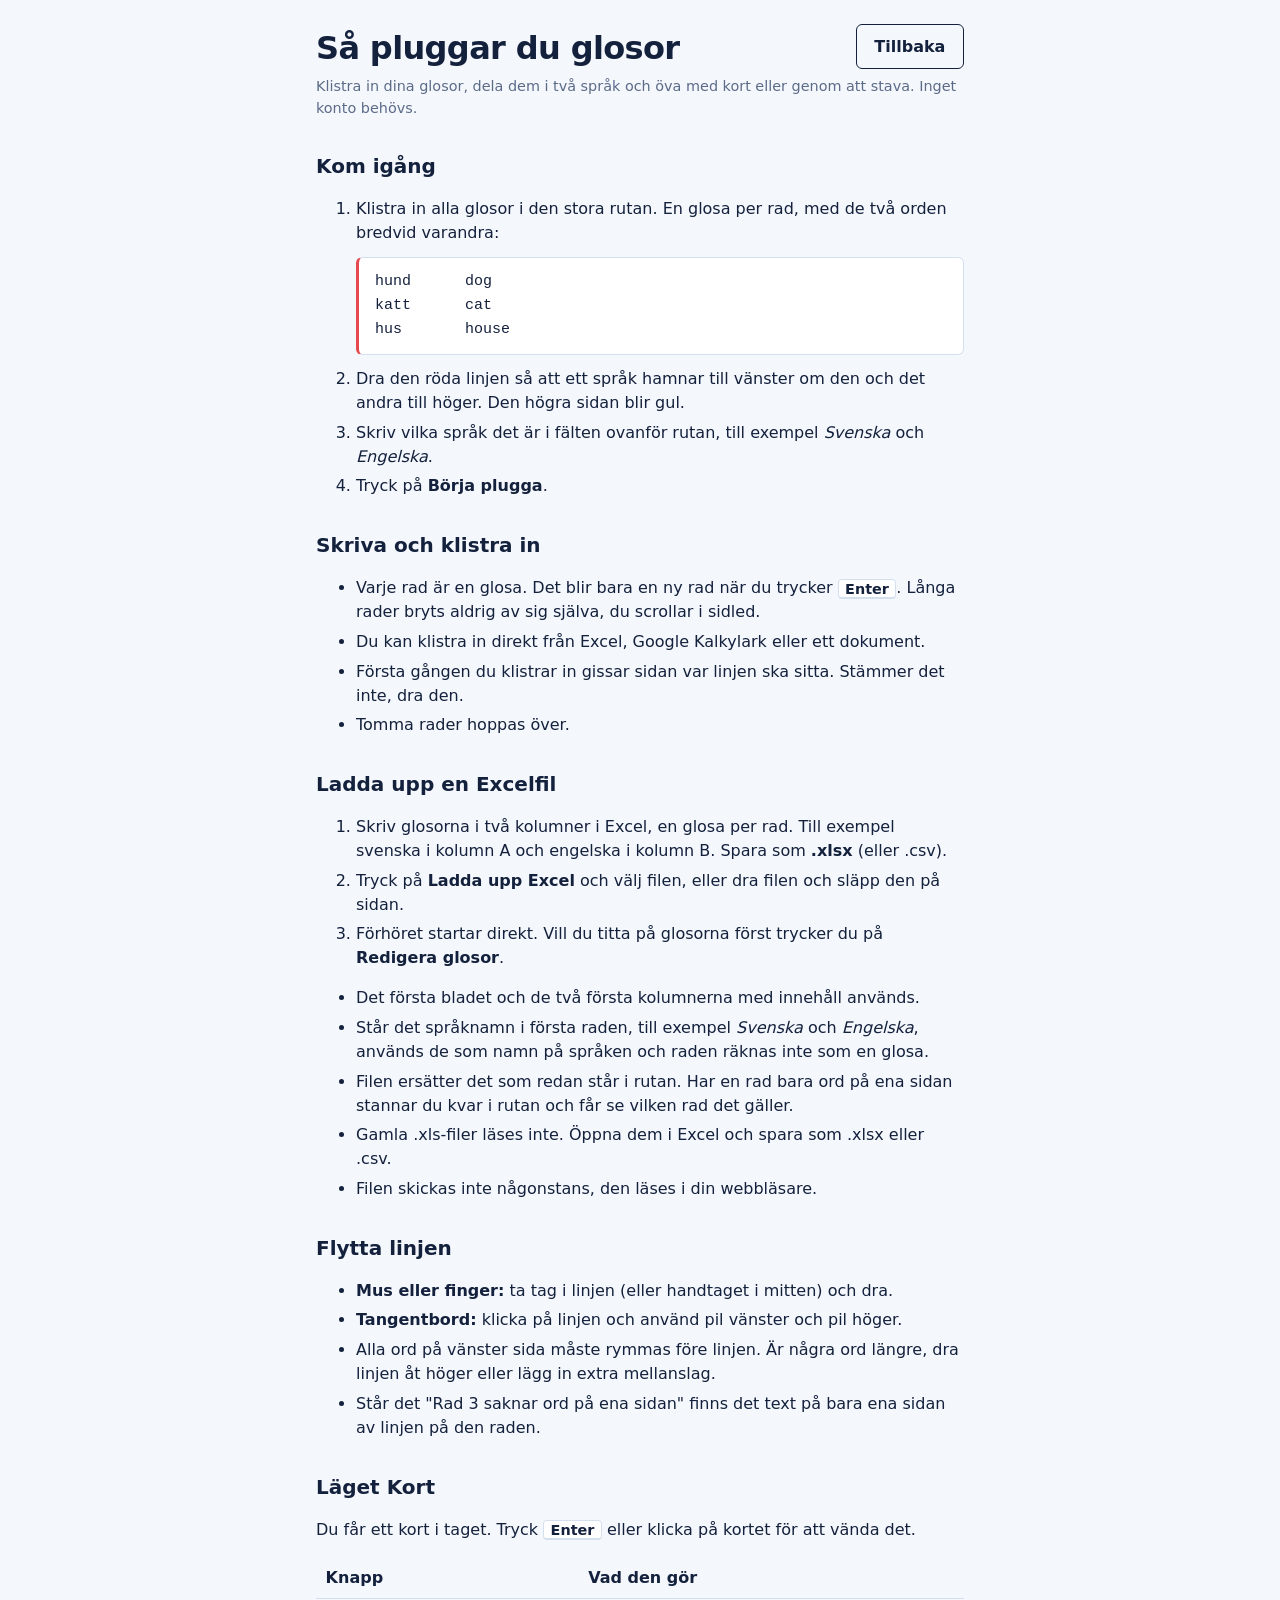
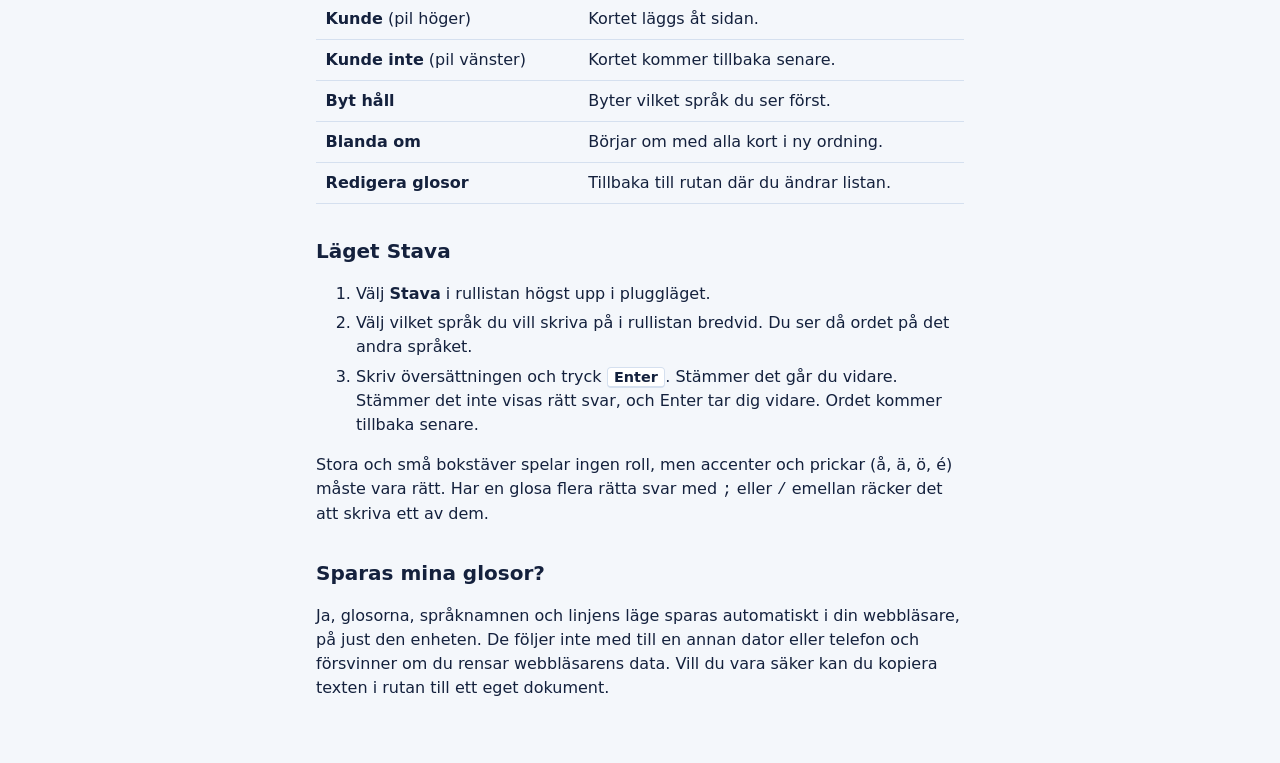
==== hjalp.html @ 0877355f "Add files via upload" ====
<!DOCTYPE html>
<html lang="sv">
<head>
<meta charset="utf-8">
<meta name="viewport" content="width=device-width, initial-scale=1">
<title>Hjälp – Glosor</title>
<link rel="stylesheet" href="style.css">
</head>
<body>
<main class="doc">
  <div class="top">
    <h1>Så pluggar du glosor</h1>
    <a class="btn" href="index.html">Tillbaka</a>
  </div>
  <p class="hint">Klistra in dina glosor, dela dem i två språk och öva med kort eller genom att stava. Inget konto behövs.</p>

  <h2>Kom igång</h2>
  <ol>
    <li>Klistra in alla glosor i den stora rutan. En glosa per rad, med de två orden bredvid varandra:
<pre>hund      dog
katt      cat
hus       house</pre></li>
    <li>Dra den röda linjen så att ett språk hamnar till vänster om den och det andra till höger. Den högra sidan blir gul.</li>
    <li>Skriv vilka språk det är i fälten ovanför rutan, till exempel <em>Svenska</em> och <em>Engelska</em>.</li>
    <li>Tryck på <strong>Börja plugga</strong>.</li>
  </ol>

  <h2>Skriva och klistra in</h2>
  <ul>
    <li>Varje rad är en glosa. Det blir bara en ny rad när du trycker <kbd>Enter</kbd>. Långa rader bryts aldrig av sig själva, du scrollar i sidled.</li>
    <li>Du kan klistra in direkt från Excel, Google Kalkylark eller ett dokument.</li>
    <li>Första gången du klistrar in gissar sidan var linjen ska sitta. Stämmer det inte, dra den.</li>
    <li>Tomma rader hoppas över.</li>
  </ul>

  <h2>Ladda upp en Excelfil</h2>
  <ol>
    <li>Skriv glosorna i två kolumner i Excel, en glosa per rad. Till exempel svenska i kolumn A och engelska i kolumn B. Spara som <strong>.xlsx</strong> (eller .csv).</li>
    <li>Tryck på <strong>Ladda upp Excel</strong> och välj filen, eller dra filen och släpp den på sidan.</li>
    <li>Förhöret startar direkt. Vill du titta på glosorna först trycker du på <strong>Redigera glosor</strong>.</li>
  </ol>
  <ul>
    <li>Det första bladet och de två första kolumnerna med innehåll används.</li>
    <li>Står det språknamn i första raden, till exempel <em>Svenska</em> och <em>Engelska</em>, används de som namn på språken och raden räknas inte som en glosa.</li>
    <li>Filen ersätter det som redan står i rutan. Har en rad bara ord på ena sidan stannar du kvar i rutan och får se vilken rad det gäller.</li>
    <li>Gamla .xls-filer läses inte. Öppna dem i Excel och spara som .xlsx eller .csv.</li>
    <li>Filen skickas inte någonstans, den läses i din webbläsare.</li>
  </ul>

  <h2>Flytta linjen</h2>
  <ul>
    <li><strong>Mus eller finger:</strong> ta tag i linjen (eller handtaget i mitten) och dra.</li>
    <li><strong>Tangentbord:</strong> klicka på linjen och använd pil vänster och pil höger.</li>
    <li>Alla ord på vänster sida måste rymmas före linjen. Är några ord längre, dra linjen åt höger eller lägg in extra mellanslag.</li>
    <li>Står det "Rad 3 saknar ord på ena sidan" finns det text på bara ena sidan av linjen på den raden.</li>
  </ul>

  <h2>Läget Kort</h2>
  <p>Du får ett kort i taget. Tryck <kbd>Enter</kbd> eller klicka på kortet för att vända det.</p>
  <table>
    <tr><th>Knapp</th><th>Vad den gör</th></tr>
    <tr><td><strong>Kunde</strong> (pil höger)</td><td>Kortet läggs åt sidan.</td></tr>
    <tr><td><strong>Kunde inte</strong> (pil vänster)</td><td>Kortet kommer tillbaka senare.</td></tr>
    <tr><td><strong>Byt håll</strong></td><td>Byter vilket språk du ser först.</td></tr>
    <tr><td><strong>Blanda om</strong></td><td>Börjar om med alla kort i ny ordning.</td></tr>
    <tr><td><strong>Redigera glosor</strong></td><td>Tillbaka till rutan där du ändrar listan.</td></tr>
  </table>

  <h2>Läget Stava</h2>
  <ol>
    <li>Välj <strong>Stava</strong> i rullistan högst upp i pluggläget.</li>
    <li>Välj vilket språk du vill skriva på i rullistan bredvid. Du ser då ordet på det andra språket.</li>
    <li>Skriv översättningen och tryck <kbd>Enter</kbd>. Stämmer det går du vidare. Stämmer det inte visas rätt svar, och Enter tar dig vidare. Ordet kommer tillbaka senare.</li>
  </ol>
  <p>Stora och små bokstäver spelar ingen roll, men accenter och prickar (å, ä, ö, é) måste vara rätt. Har en glosa flera rätta svar med <code>;</code> eller <code>/</code> emellan räcker det att skriva ett av dem.</p>

  <h2>Sparas mina glosor?</h2>
  <p>Ja, glosorna, språknamnen och linjens läge sparas automatiskt i din webbläsare, på just den enheten. De följer inte med till en annan dator eller telefon och försvinner om du rensar webbläsarens data. Vill du vara säker kan du kopiera texten i rutan till ett eget dokument.</p>
</main>
</body>
</html>
---- style.css ----
:root{
  color-scheme:light dark;
  --paper:#f4f7fb; --sheet:#fff; --ink:#14213d; --mute:#5b6b88;
  --rule:#d5e0ef; --margin:#e5484d; --mark:#ffd23f; --mark-ink:#14213d;
  --ok:#1f7a45; --bad:#c7292e;
}
@media (prefers-color-scheme:dark){
  :root{
    --paper:#0e1522; --sheet:#152033; --ink:#e6edf7; --mute:#8896b0;
    --rule:#24324b; --margin:#f0686c; --ok:#3bb36a; --bad:#f0686c;
  }
}

*{box-sizing:border-box}
[hidden]{display:none!important}
body{margin:0;background:var(--paper);color:var(--ink);font:16px/1.5 system-ui,-apple-system,"Segoe UI",sans-serif}
main{max-width:980px;margin:0 auto;padding:1.5rem 1rem 3rem}
h1{margin:0 0 .25rem;font-size:2rem;letter-spacing:-.02em}
.hint{margin:0;color:var(--mute);font-size:.9rem}
#edit .hint{margin-bottom:1.25rem}

.names{display:grid;grid-template-columns:1fr 1fr;gap:1rem}
.lang{
  width:100%;margin-bottom:.5rem;padding:.4rem 0;
  font:600 1.1rem system-ui,sans-serif;color:var(--ink);
  background:transparent;border:0;border-bottom:2px solid var(--rule);
}
.lang:focus{outline:none;border-color:var(--ink)}

/* Skrivbok: röd marginal med radnummer, linjerat papper */
.editor{
  display:flex;height:50vh;min-height:260px;overflow:hidden;
  background:var(--sheet);border:1px solid var(--rule);border-radius:6px;
}
.editor:focus-within{border-color:var(--ink)}
.gutter,textarea{font:15px/28px ui-monospace,SFMono-Regular,Menlo,Consolas,monospace}
.gutter{
  flex:none;width:3.4rem;overflow:hidden;-webkit-user-select:none;user-select:none;
  background:var(--paper);border-right:2px solid var(--margin);
}
.gutter div{padding:12px 10px 12px 0;text-align:right;white-space:pre;color:var(--mute)}
textarea{
  flex:1;min-width:0;padding:12px;border:0;outline:0;resize:none;
  color:var(--ink);white-space:pre;overflow:auto;overflow-wrap:normal;
  background:linear-gradient(to bottom,transparent 27px,var(--rule) 27px) 0 12px/100% 28px repeat-y local;
}
.count{margin:.4rem 0 0;color:var(--mute);font-size:.875rem}

/* Rutan med den flyttbara linjen */
.pane{position:relative;display:flex;flex:1;min-width:0;overflow:hidden}
textarea{tab-size:8}
#tint{position:absolute;top:0;right:0;bottom:var(--sb,0);background:rgba(255,210,63,.16);pointer-events:none}
#split{
  position:absolute;top:0;bottom:var(--sb,0);width:18px;margin-left:-9px;
  display:flex;justify-content:center;cursor:col-resize;touch-action:none;
}
#split::before{content:"";width:3px;background:var(--margin)}
#split::after{
  content:"\22EE";position:absolute;top:50%;transform:translateY(-50%);
  width:16px;height:36px;line-height:36px;text-align:center;border-radius:8px;
  background:var(--margin);color:#fff;font-size:18px;
}
#split:hover::before,#split.drag::before{background:var(--ink)}
#split:focus-visible{outline:none}
#split:focus-visible::after{outline:3px solid var(--ink);outline-offset:2px}

.bar{display:flex;flex-wrap:wrap;align-items:center;justify-content:space-between;gap:.75rem;margin-top:1rem}
.tools{display:flex;flex-wrap:wrap;gap:.5rem}
#warn{color:var(--bad);font-size:.9rem}
#prog{font-weight:600}

button{
  padding:.6rem 1.1rem;font:inherit;font-weight:600;color:var(--ink);
  background:transparent;border:1px solid var(--ink);border-radius:6px;cursor:pointer;
}
button:hover{background:var(--rule)}
button.primary{background:var(--mark);border-color:var(--mark);color:var(--mark-ink)}
button.primary:hover{filter:brightness(.95)}
button:disabled{opacity:.4;cursor:default}
:focus-visible{outline:3px solid var(--ink);outline-offset:2px}

/* Glosa-kort: svaret "markeras" med överstrykningspenna */
.card{
  display:flex;flex-direction:column;align-items:center;justify-content:center;gap:.75rem;
  width:100%;min-height:45vh;margin:1.25rem 0 0;padding:2rem;
  background:var(--sheet);border:1px solid var(--rule);border-left:3px solid var(--margin);border-radius:6px;
}
.card:hover{background:var(--sheet)}
.card.flipped{background:var(--mark);border-color:var(--mark);color:var(--mark-ink)}
#lab{font-size:.9rem;font-weight:500;opacity:.7}
#face{font-size:clamp(1.75rem,6vw,3rem);font-weight:700;text-align:center;overflow-wrap:anywhere}

@media (max-width:640px){
  .editor{height:40vh}
}

/* Stava-läget */
select{padding:.6rem .8rem;font:inherit;font-weight:600;color:var(--ink);background:var(--sheet);border:1px solid var(--ink);border-radius:6px}
#spell{display:flex;flex-wrap:wrap;align-items:center;gap:.75rem;margin-top:1rem}
#ans{flex:1;min-width:12rem;padding:.7rem .9rem;font:inherit;font-size:1.2rem;color:var(--ink);background:var(--sheet);border:2px solid var(--rule);border-radius:6px}
#ans:focus{outline:none;border-color:var(--ink)}
#fb{flex-basis:100%;min-height:1.5em;margin:0;font-weight:600}
#fb.ok{color:var(--ok)}
#fb.bad{color:var(--bad)}

/* Hjälp-knappen och hjälpsidan */
.top{display:flex;align-items:flex-start;justify-content:space-between;gap:1rem}
.btn{display:inline-block;padding:.6rem 1.1rem;font-weight:600;color:var(--ink);text-decoration:none;border:1px solid var(--ink);border-radius:6px}
.btn:hover{background:var(--rule)}
main.doc{max-width:680px}
.doc h2{margin:2rem 0 .5rem;font-size:1.25rem}
.doc li{margin:.35rem 0}
.doc pre{margin:.75rem 0;padding:.75rem 1rem;overflow:auto;font:15px/1.6 ui-monospace,SFMono-Regular,Menlo,Consolas,monospace;background:var(--sheet);border:1px solid var(--rule);border-left:3px solid var(--margin);border-radius:6px}
.doc table{width:100%;border-collapse:collapse}
.doc th,.doc td{padding:.5rem .6rem;text-align:left;vertical-align:top;border-bottom:1px solid var(--rule)}
kbd{padding:.05rem .4rem;font:inherit;font-size:.9em;font-weight:600;background:var(--sheet);border:1px solid var(--rule);border-bottom-width:2px;border-radius:4px}
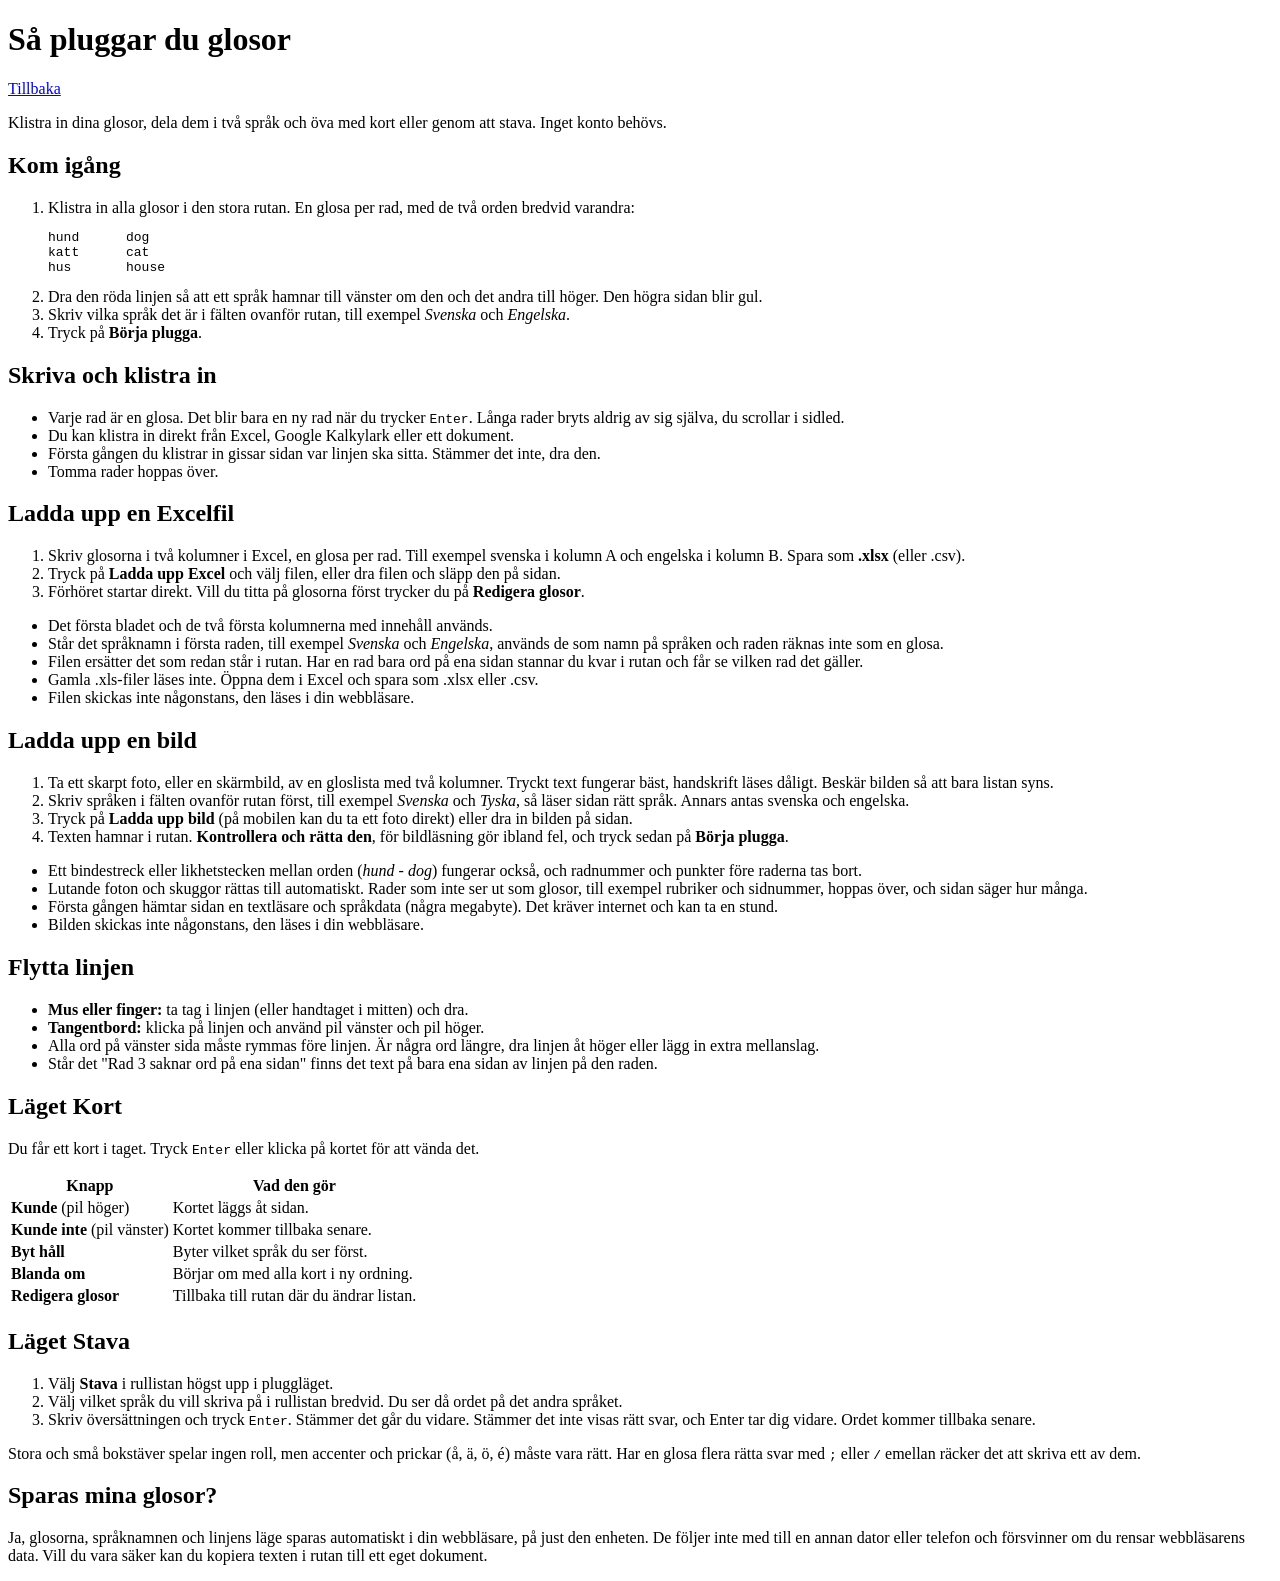
==== commit bebced2c: "Rename hjalp (2).html to hjalp.html" ====
--- a/hjalp.html
+++ b/hjalp.html
@@ -4,13 +4,14 @@
 <meta charset="utf-8">
 <meta name="viewport" content="width=device-width, initial-scale=1">
 <title>Hjälp – Glosor</title>
+<link rel="icon" href="data:,">
 <link rel="stylesheet" href="style.css">
 </head>
 <body>
 <main class="doc">
   <div class="top">
     <h1>Så pluggar du glosor</h1>
-    <a class="btn" href="index.html">Tillbaka</a>
+    <a class="btn" href="index.html" id="tillbaka">Tillbaka</a>
   </div>
   <p class="hint">Klistra in dina glosor, dela dem i två språk och öva med kort eller genom att stava. Inget konto behövs.</p>
 
@@ -47,6 +48,20 @@
     <li>Filen skickas inte någonstans, den läses i din webbläsare.</li>
   </ul>
 
+  <h2>Ladda upp en bild</h2>
+  <ol>
+    <li>Ta ett skarpt foto, eller en skärmbild, av en gloslista med två kolumner. Tryckt text fungerar bäst, handskrift läses dåligt. Beskär bilden så att bara listan syns.</li>
+    <li>Skriv språken i fälten ovanför rutan först, till exempel <em>Svenska</em> och <em>Tyska</em>, så läser sidan rätt språk. Annars antas svenska och engelska.</li>
+    <li>Tryck på <strong>Ladda upp bild</strong> (på mobilen kan du ta ett foto direkt) eller dra in bilden på sidan.</li>
+    <li>Texten hamnar i rutan. <strong>Kontrollera och rätta den</strong>, för bildläsning gör ibland fel, och tryck sedan på <strong>Börja plugga</strong>.</li>
+  </ol>
+  <ul>
+    <li>Ett bindestreck eller likhetstecken mellan orden (<em>hund - dog</em>) fungerar också, och radnummer och punkter före raderna tas bort.</li>
+    <li>Lutande foton och skuggor rättas till automatiskt. Rader som inte ser ut som glosor, till exempel rubriker och sidnummer, hoppas över, och sidan säger hur många.</li>
+    <li>Första gången hämtar sidan en textläsare och språkdata (några megabyte). Det kräver internet och kan ta en stund.</li>
+    <li>Bilden skickas inte någonstans, den läses i din webbläsare.</li>
+  </ul>
+
   <h2>Flytta linjen</h2>
   <ul>
     <li><strong>Mus eller finger:</strong> ta tag i linjen (eller handtaget i mitten) och dra.</li>
@@ -77,5 +92,17 @@
   <h2>Sparas mina glosor?</h2>
   <p>Ja, glosorna, språknamnen och linjens läge sparas automatiskt i din webbläsare, på just den enheten. De följer inte med till en annan dator eller telefon och försvinner om du rensar webbläsarens data. Vill du vara säker kan du kopiera texten i rutan till ett eget dokument.</p>
 </main>
+<script>
+// Hjälpen öppnas i en ny flik från appen. Då stängs fliken så att man kommer tillbaka till sitt förhör
+// i stället för att få en andra kopia av appen. Annars fungerar länken som vanligt.
+document.getElementById('tillbaka').addEventListener('click', function (e) {
+  var fran = false;
+  try { fran = !!document.referrer && new URL(document.referrer).origin === location.origin; } catch (x) {}
+  if (!fran) return;
+  e.preventDefault();
+  window.close();
+  setTimeout(function () { location.href = 'index.html'; }, 150);   // om webbläsaren inte låter fliken stängas
+});
+</script>
 </body>
 </html>
